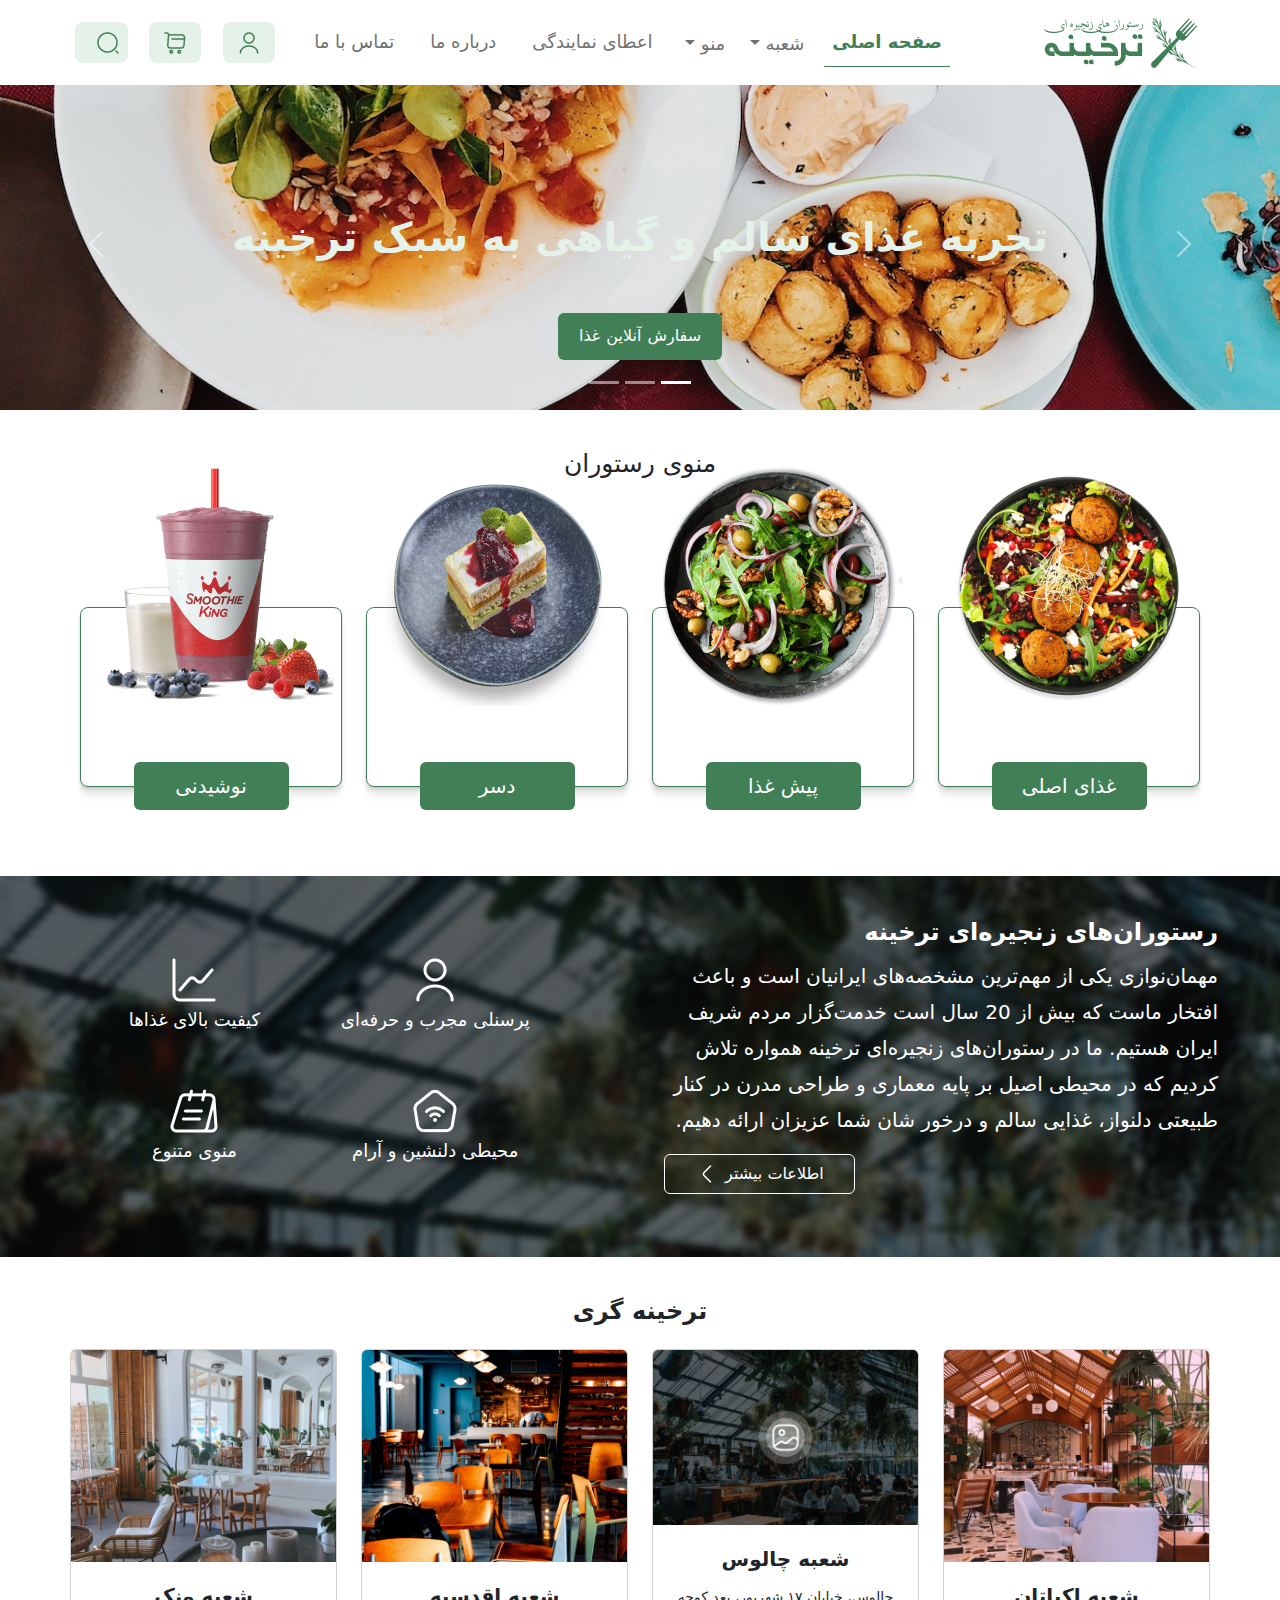
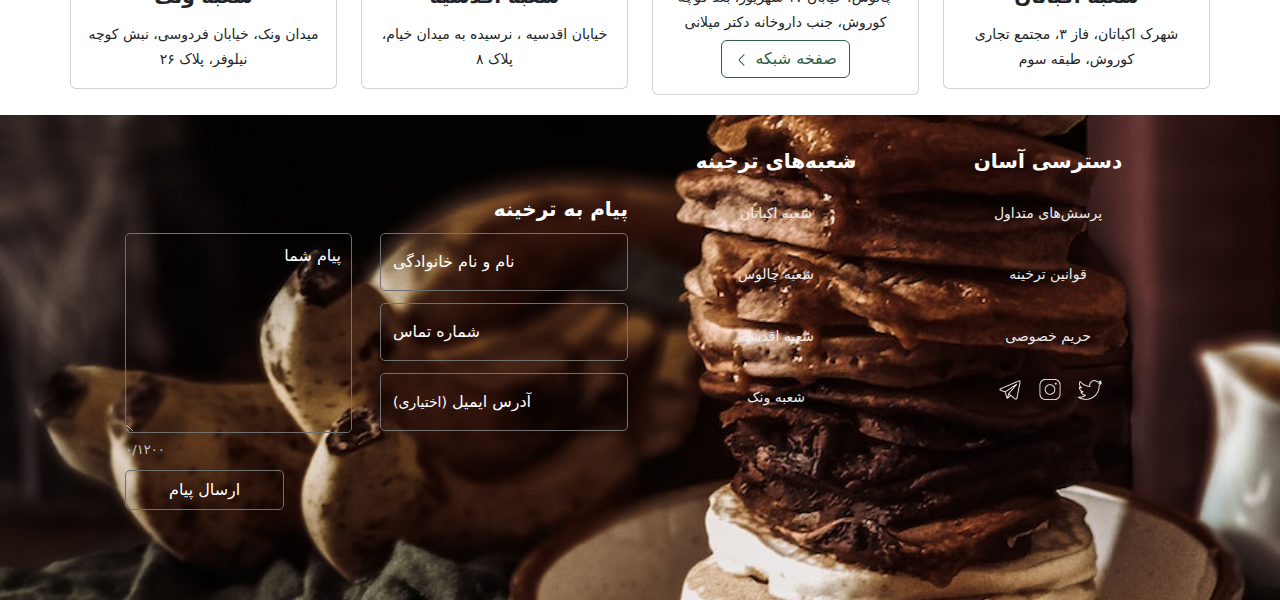
==== index.html @ 29119a97 "I made many pages" ====
<!DOCTYPE html>
<html lang="fa" dir="rtl">

<head>
    <meta charset="UTF-8">
    <meta name="viewport" content="width=device-width, initial-scale=1.0">
    <title>Home Page</title>
    <link rel="stylesheet" href="css/bootstrap.css">
    <link rel="stylesheet" href="css/home.css">
</head>

<body>
    <nav class="main-nav d-flex align-items-center">
        <div class="container menu-conetnts">
            <div class="row container-fluid g-0 d-flex align-items-center menu-row justify-content-between">
                <div class="col-lg-2 col-sm-5 logo-col order-sm-2 order-lg-0">
                    <div class="logo">
                        <a class="navbar-brand" href="index.html"><img src="assets/images/Logo.png" alt=""></a>
                    </div>
                </div>
                <div class="col-lg-8 col-sm-4 d-flex nav-col order-sm-1 order-lg-1">
                    <nav class="navbar navbar-expand-lg">
                        <div class="container-fluid nav-content">

                            <button class="navbar-toggler" type="button" data-bs-toggle="collapse"
                                data-bs-target="#collapse-nav">
                                <span class="navbar-toggler-icon"></span>
                            </button>
                            <!-- start collapse -->
                            <div class="collapse navbar-collapse" id="collapse-nav">
                                <ul class="navbar-nav text-center">
                                    <li class="nav-item">
                                        <a class="nav-link active" href="#">صفحه اصلی</a>
                                    </li>
                                    <li class="nav-item dropdown">
                                        <div class="dropdown">
                                            <span class="dropdown-toggle" data-bs-toggle="dropdown">
                                                شعبه
                                            </span>
                                            <ul class="dropdown-menu">
                                                <li><a class="dropdown-item" href="#">شعبه ونک</a></li>
                                                <li><a class="dropdown-item" href="#">شعبه اقدسیه</a></li>
                                                <li><a class="dropdown-item" href="#">شعبه چالوس</a></li>
                                                <li><a class="dropdown-item" href="#">شعبه اکباتان</a></li>
                                            </ul>
                                        </div>
                                    </li>
                                    <li class="nav-item">
                                        <div class="dropdown">
                                            <span class="dropdown-toggle" data-bs-toggle="dropdown">
                                                منو
                                            </span>
                                            <ul class="dropdown-menu ">
                                                <li><a class="dropdown-item" href="#">دسر</a></li>
                                                <li><a class="dropdown-item" href="#">نوشیدنی</a></li>
                                                <li><a class="dropdown-item" href="#">غذای اصلی</a></li>
                                                <li><a class="dropdown-item" href="#">پیش غذا</a></li>
                                            </ul>
                                        </div>
                                    </li>
                                    <li class="nav-item">
                                        <a class="nav-link" href="#">اعطای نمایندگی</a>
                                    </li>
                                    <li class="nav-item">
                                        <a class="nav-link" href="#">درباره ما</a>
                                    </li>
                                    <li class="nav-item">
                                        <a class="nav-link" href="#">تماس با ما</a>
                                    </li>
                                </ul>
                            </div>
                            <!-- end collapse -->

                        </div>
                    </nav>
                </div>
                <div class="col-2 order-sm-3  order-lg-2">
                    <div class="icons row d-flex justify-content-between">
                        <div class="col-lg-3 col-md-5 col-sm-4  icon"><img src="assets/icons/usergreen.png" alt="">
                        </div>
                        <div class="col-lg-3  col-md-5 col-sm-4 icon"><img src="assets/icons/shopping-cart.png" alt="">
                        </div>
                        <div class="col-lg-3 icon d-none d-lg-block">
                            <img src="assets/icons/search-normal.png" alt="">
                        </div>
                    </div>
                </div>
            </div>
        </div>
    </nav>

    <!-- end nav -->
    <!-- start header -->
    <header>
        <div id="demo" class="carousel slide" data-bs-ride="carousel">

            <!-- Indicators/dots -->
            <div class="carousel-indicators">
                <button type="button" data-bs-target="#demo" data-bs-slide-to="0"
                    class="active d-md-none d-sm-none d-xs-none d-lg-block"></button>
                <button type="button" data-bs-target="#demo" data-bs-slide-to="1"
                    class="d-md-none d-sm-none d-xs-none d-lg-block"></button>
                <button type="button" data-bs-target="#demo" data-bs-slide-to="2"
                    class="d-md-none d-sm-none d-xs-none d-lg-block"></button>
            </div>

            <!-- The slideshow/carousel -->
            <div class="carousel-inner">
                <div class="carousel-item first-item active">
                    <h1>تجربه غذای سالم و گیاهی به سبک ترخینه</h1>
                    <button class="btn d-block mx-auto">سفارش آنلاین غذا</button>
                </div>
                <div class="carousel-item second-item">
                    <h1>فضای دلنشین و مرفه با ترخینه</h1>
                    <button class="btn d-block mx-auto">سفارش آنلاین غذا</button>
                </div>
                <div class="carousel-item third-item">
                    <h1>خدمات عالی و بی نقص را در ترخینه تجربه نمایید!</h1>
                    <button class="btn d-block mx-auto">سفارش آنلاین غذا</button>
                </div>
            </div>

            <!-- Left and right controls/icons -->
            <button class="carousel-control-prev d-none d-lg-block" type="button" data-bs-target="#demo"
                data-bs-slide="prev">
                <span class="carousel-control-prev-icon"></span>
            </button>
            <button class="carousel-control-next d-none d-lg-block" type="button" data-bs-target="#demo"
                data-bs-slide="next">
                <span class="carousel-control-next-icon"></span>
            </button>
        </div>
    </header>
    <!-- end header -->
    <div class="search container d-block d-lg-none">
        <div class="row justify-content-between">
            <div class="col-2">
                <input type="text" placeholder="جستجو">
            </div>
            <div class="col-2 search-icon">
                <img src="assets/icons/search-normal2.png" alt="">
            </div>
        </div>
    </div>
    <!-- start main -->
    <main>
        <!-- start menu -->
        <div class="menu container-fluid g-0">
            <h1>منوی رستوران</h1>
            <div class="row ">
                <div class=" col-sm-6 col-lg-3 ">
                    <div class="menu-content">
                        <div class="food-pic">
                            <img src="assets/images/menu/image4.png" class="img-fluid" alt="">
                        </div>
                        <div class="menu-btn">
                            <button class="btn ">غذای اصلی</button>
                        </div>
                    </div>
                </div>
                <div class=" col-sm-6 col-lg-3">
                    <div class="menu-content">
                        <div class="food-pic">
                            <img src="assets/images/menu/image3.png" class="img-fluid" alt="">
                        </div>
                        <div class="menu-btn">
                            <button class="btn ">پیش غذا</button>
                        </div>
                    </div>
                </div>
                <div class=" col-sm-6 col-lg-3">
                    <div class="menu-content">
                        <div class="food-pic">
                            <img src="assets/images/menu/image2.png" class="img-fluid" alt="">
                        </div>
                        <div class="menu-btn">
                            <button class="btn ">دسر</button>
                        </div>
                    </div>
                </div>
                <div class=" col-sm-6 col-lg-3">
                    <div class="menu-content">
                        <div class="food-pic">
                            <img src="assets/images/menu/image1.png" class="img-fluid" alt="">
                        </div>
                        <div class="menu-btn">
                            <button class="btn ">نوشیدنی</button>
                        </div>
                    </div>
                </div>

            </div>
        </div>
        <!-- end menu -->
        <!-- start branch-quality -->
        <div class="brnach-quality container-fluid g-0">
            <div class="row container-fluid">
                <div class="col-md-12 col-lg-6 quality-text">
                    <h3>رستوران‌های زنجیره‌ای ترخینه</h3>
                    <p>مهمان‌نوازی یکی از مهم‌ترین مشخصه‌های ایرانیان است و باعث افتخار ماست که بیش از 20 سال است
                        خدمت‌گزار
                        مردم شریف ایران
                        هستیم. ما در رستوران‌های زنجیره‌ای ترخینه همواره تلاش کردیم که در محیطی اصیل بر پایه معماری و
                        طراحی
                        مدرن در کنار طبیعتی
                        دلنواز، غذایی سالم و درخور شان شما عزیزان ارائه دهیم.
                    </p>
                    <div class="button">
                        <button class="btn qulaity-info">
                            <span>اطلاعات بیشتر</span>
                            <img src="assets/icons/arrow-left.png" alt="">
                        </button>
                    </div>
                </div>
                <div class="col-md-12 col-lg-5 quality-tips">
                    <div class="row">
                        <div class="col-6 tip">
                            <div class="quality-icon">
                                <img src="assets/icons/user.png" alt="" class="img-fluid">
                            </div>
                            <span>پرسنلی مجرب و حرفه‌ای</span>
                        </div>
                        <div class="col-6 tip">
                            <div class="quality-icon">
                                <img src="assets/icons/diagram.png" alt="">
                            </div>
                            <span>کیفیت بالای غذاها</span>
                        </div>
                        <div class="col-6 tip">
                            <div class="quality-icon">
                                <img src="assets/icons/home-wifi.png" alt="">
                            </div>
                            <span>محیطی دلنشین و آرام</span>
                        </div>
                        <div class="col-6 tip">
                            <div class="quality-icon">
                                <img src="assets/icons/menu-board.png" alt="">
                            </div>
                            <span>منوی متنوع</span>
                        </div>
                    </div>

                </div>

            </div>
        </div>
        <!-- end branch-quality -->
        <!-- start branches -->
        <div class="branch-part container-fluid">
            <h1>ترخینه گری</h1>
            <div class="branches row">
                <!-- first -->
                <div class="branch col-md-6 col-lg-3">
                    <div class="card">
                        <div class="row">
                            <div class="col-xs-6 col-sm-6 col-md-12">
                                <img src="assets/images/branch/pic4.png" class="card-img-top" alt="...">
                            </div>
                            <div class="col-xs-6 col-sm-6  col-md-12">
                                <div class="card-body">
                                    <h5 class="card-title">شعبه اکباتان</h5>
                                    <p class="card-text">شهرک اکباتان، فاز ۳، مجتمع تجاری کوروش، طبقه سوم</p>
                                </div>
                            </div>
                        </div>
                    </div>
                </div>

                <!-- second -->
                <div class="branch col-md-6 col-lg-3">
                    <div class="card">
                        <div class="row">
                            <div class="col-xs-6 col-sm-6  col-md-12">
                                <img src="assets/images/branch/pic3.png" class="card-img-top" alt="...">
                            </div>
                            <div class="col-xs-6 col-sm-6  col-md-12">
                                <div class="card-body">
                                    <h5 class="card-title">شعبه چالوس</h5>
                                    <p class="card-text branch2">چالوس، خیابان ۱۷ شهریور، بعد کوچه کوروش، جنب داروخانه
                                        دکتر
                                        میلانی</p>
                                    <button class="btn web">
                                        <span>صفخه شبکه</span>
                                        <img src="assets/icons/arrow-leftgreen.png" alt="">
                                    </button>
                                </div>
                            </div>
                        </div>
                    </div>
                </div>

                <!-- third -->
                <div class="branch col-md-6 col-lg-3">
                    <div class="card">
                        <div class="row">
                            <div class="col-sm-6  col-xs-6 col-md-12">
                                <img src="assets/images/branch/pic2.png" class="card-img-top" alt="...">
                            </div>
                            <div class="col-xs-6 col-sm-6  col-md-12">
                                <div class="card-body">
                                    <h5 class="card-title">شعبه اقدسیه</h5>
                                    <p class="card-text">خیابان اقدسیه ، نرسیده به میدان خیام، پلاک ۸</p>
                                </div>
                            </div>
                        </div>
                    </div>
                </div>
                <!-- fourth -->
                <div class="branch col-md-6 col-lg-3">
                    <div class="card">
                        <div class="row">
                            <div class=" col-xs-6 col-sm-6  col-md-12">
                                <img src="assets/images/branch/pic1.png" class="card-img-top" alt="...">
                            </div>
                            <div class="col-xs-6 col-sm-6  col-md-12">
                                <div class="card-body">
                                    <h5 class="card-title">شعبه ونک</h5>
                                    <p class="card-text">میدان ونک، خیابان فردوسی، نبش کوچه نیلوفر، پلاک ۲۶</p>
                                </div>
                            </div>
                        </div>
                    </div>
                </div>
            </div>
        </div>
        <!-- end branches -->
    </main>
    <!-- start footre -->
    <footer class="container-fluid ">
        <div class="row justify-content-between">
            <div class="col-sm-6 col-xs-6 col-lg-3 col-md-6 footer-menu">
                <h3>دسترسی آسان</h3>
                <ul class="nav flex-column">
                    <li class="nav-item">
                        <a href="#" class="nav-link">
                            پرسش‌های متداول
                        </a>
                    </li>
                    <li class="nav-item">
                        <a href="#" class="nav-link">قوانین ترخینه</a>
                    </li>
                    <li class="nav-item">
                        <a href="#" class="nav-link">حریم خصوصی</a>
                    </li>
                </ul>
                <div class="medias mx-auto">
                    <div class="media">
                        <a href="#"><img src="assets/icons/tweeter.png" alt="">
                        </a>
                    </div>
                    <div class="media">
                        <a href="#"><img src="assets/icons/insta.png" alt=""></a>
                    </div>
                    <div class="media">
                        <a href="#"><img src="assets/icons/telegram.png" alt=""></a>
                    </div>
                </div>
            </div>
            <div class="col-xs-6 col-sm-6 col-lg-3 col-md-6 footer-menu">
                <h3>شعبه‌های ترخینه</h3>
                <ul class="nav flex-column">
                    <li class="nav-item ">
                        <a href="#" class="nav-link">شعبه اکباتان</a>
                    </li>
                    <li class="nav-item">
                        <a href="#" class="nav-link">شعبه چالوس</a>
                    </li>
                    <li class="nav-item">
                        <a href="#" class="nav-link">شعبه اقدسیه</a>
                    </li>
                    <li class="nav-item">
                        <a href="#" class="nav-link">شعبه ونک</a>
                    </li>
                </ul>
            </div>
            <div class="col-lg-6 col-md-12 footer-form d-none d-md-block mt-md-5">
                <h3>پیام به ترخینه</h3>
                <form action="" class="form">
                    <div class="row gap-3">
                        <div class=" col-md-6">
                            <div class="form-floating">
                                <input type="text" class="form-control" id="fname" placeholder="نام و نام خانوادگی">
                                <label for="fname">نام و نام خانوادگی</label>
                            </div>
                            <div class="form-floating">
                                <input type="text" class="form-control" id="phone number" placeholder="شماره تماس خود را وارد کنید">
                                <label for="phone number">شماره تماس</label>
                            </div>
                            <div class="form-floating">
                                <input type="text" class="form-control" id="phone number" placeholder="ایمیل خود را وارد کنید">
                                <label for="phone number">آدرس ایمیل <small>(اختیاری)</small></label>
                            </div>
                        </div>
                        <div class="col-md-5 p-0">
                            <textarea name="" id="" cols="30" rows="10" placeholder="پیام شما">پیام شما</textarea>
                            <span class="number d-block">۰/۱۲۰۰</span>
                            <div class="form-button ">
                                <input type="button" value="ارسال پیام">
                            </div>
                        </div>
                    </div>
                </form>
            </div>
        </div>
    </footer>
    <script src="js/bootstrap.bundle.js"></script>
</body>

</html>
---- css/home.css ----
:root {
    --fisrt-primary-color: #417F56;
    --second-primary-color: #315F41;
    --secondary-color: #B0D7BD;
    --light-green: #E5F2E9;
    --icon-color: #7CBC91;
}


* {
    box-sizing: border-box;
}

body {
    padding: 0px;
    margin: 0px;
}

/* start nav styles */
/* nav.main-nav {
    height: 100px;
} */

nav.navbar {
    display: flex;
    align-content: center;
}

li.nav-item {
    padding: 10px;
}

a.nav-link {
    color: #717171;
    text-align: center;
    font-size: 18px;
    font-style: normal;
    font-weight: 400;
    line-height: 180%;
}

div.dropdown {
    padding-top: 10px;
}

div.dropdown span {
    color: #717171;
    text-align: center;
    font-size: 18px;
    font-style: normal;
    font-weight: 400;
    line-height: 180%;
}



div.icon {
    background-color: #E5F2E9;
    margin-left: 5px;
    margin-right: 5px;
    display: flex;
    align-items: center;
    justify-content: center;
    padding: 8px;
    border-radius: 8px;
}

a.active {
    color: var(--fisrt-primary-color) !important;
    font-weight: 700;
    border-bottom: 1px solid var(--fisrt-primary-color) !important;
}
/* end nav styles */
/* start header styles */
div.first-item {
    background-image: url("../assets/images/backs/back4.jpg");
    background-size:cover;
}

div.second-item {
    background-image: url("../assets/images/backs/item2.jpg");
    background-size:cover;
}

div.third-item {
    background-image: url("../assets/images/backs/back-main.jpg");
    background-size: cover;
    background-repeat: no-repeat;
}

div.carousel-item h1 {
    font-size: 40px;
    font-style: normal;
    font-weight: 700;
    line-height: 140%;
    color: #E5F2E9;
    padding-top: 124px;
    padding-bottom: 40px;
    text-align: center;
}

div.carousel-item button {
    background-color: var(--fisrt-primary-color);
    color: #FFFFFF;
    font-size: 16px;
    font-style: normal;
    font-weight: 500;
    line-height: 180%;
    margin-bottom: 50px;
    letter-spacing: 1px;
    word-spacing: 1px;
    padding: 8px 20px;
}

div.carousel-item button:hover {
    background-color: #B0D7BD;
}

/* end header styles */
div.search {
    border-radius: 4px;
    border: 1px solid var(--neutral-cbcbcb, #CBCBCB);
    padding: 8px 16px;
    margin-top: 2%;
}

div.search-icon {
    text-align: left;
}

div.search input {
    color: #000;
    font-size: 15px;
    align-items: center;
    display: flex;
    font-style: normal;
    font-weight: 400;
    line-height: 180%;
    border: none;
    outline: none;
}

/* start menu styles */
div.menu {
    margin-top: 3%;
    padding: 0px 80px !important;
}

div.menu h1 {
    text-align: center;
    font-size: 25px;
}

div.menu div.row {
    justify-content: space-between;
}

div.menu-content {
    border: 1px solid var(--fisrt-primary-color);
    border-radius: 8px;
    margin: auto;
    height: 180px;
    margin-top: 120px;
    position: relative;
    box-shadow: 0px 0px 0px 0px rgba(0, 0, 0, 0.10), 0px 1px 2px 0px rgba(0, 0, 0, 0.10), 0px 4px 4px 0px rgba(0, 0, 0, 0.09), 0px 9px 5px 0px rgba(0, 0, 0, 0.05), 0px 16px 6px 0px rgba(0, 0, 0, 0.01), 0px 25px 7px 0px rgba(0, 0, 0, 0.00);

}

div.food-pic {
    display: flex;
    justify-content: center;
    align-items: center;

}

div.food-pic img {
    /* width: 70%; */
    position: absolute;
    bottom: 80px;
    /* height: auto; */

}

div.menu-btn {
    text-align: center;
    display: flex;
    justify-content: center;
}

div.menu-btn button {
    background-color: var(--fisrt-primary-color);
    position: absolute;
    padding: 8px 16px;
    color: #FFFFFF;
    font-size: 20px;
    width: 155px;
    bottom: -24px;
    height: 48px;
}

.menu-btn button:hover {
    background-color: #B0D7BD;
}

/* end menu styles */
/* start branch-qulaity */

div.brnach-quality {
    background-image: url("../assets/images/backs/home-back2.png");
    background-size:cover;
    margin-top: 7%;
    background-repeat: repeat !important;
    color: #FFFFFF;
    padding: 40px 50px;
}

div.brnach-quality div.row {
    justify-content: space-between;
}

div.quality-text h3 {
    font-size: 24px;
    font-weight: 700;
    line-height: 140%
}

div.quality-text p {
    font-size: 20px;
    font-style: normal;
    font-weight: 300;
    line-height: 180%
}

div.button {
    text-align: left;
}

button.qulaity-info {
    background-color: transparent;
    border: 1px solid #FFFFFF;
    color: #FFFFFF;
    padding: 7px 30px;
}

button.qulaity-info:hover {
    background-color: rgba(68, 69, 68, 0.5);
    border: 1px solid gray;
}

div.quality-tips {
    margin-top: 40px;
}

div.tip {
    text-align: center;
    margin-bottom: 50px;
}

div.tip span {
    font-size: 18px;
    font-weight: 400;
    line-height: 180%;
}

/* div.quality-tips div.row{ */

/* end brnach-quality */
/* start branch-part */
div.branch-part {
    padding: 0px 70px;
    margin-top: 3%;
}

div.branch-part h1 {
    font-size: 24px;
    text-align: center;
    margin-bottom: 20px;
    font-weight: 700;
    line-height: 140%;
}

div.branch {
    margin-bottom: 20px;
}

div.card-body p {
    font-size: 14px;
    font-style: normal;
    font-weight: 500;
    text-align: center;
    line-height: 180%;
}

div.card-body p.branch2 {
    font-size: 14px;
    font-style: normal;
    font-weight: 500;
    margin-bottom: 5px !important;
    text-align: center;
    line-height: 180%;
}

h5.card-title {
    text-align: center !important;
    font-size: 20px;
    font-weight: 600;
    line-height: 180%;
}

button.web {
    display: block;
    margin: auto;
    color: #315F41;
    background: transparent;
    border: 1px solid #315F41;
}

div.card-footer button:hover {
    background-color: var(--light-green);

}

/* end branch-part */
/* start footer */
footer {
    background-image: url("../assets/images/backs/footer1.jpg");
    background-size:cover;
    color: #FFFFFF;
    padding: 32px 108px 78px 108px !important;
}

div.footer-menu h3 {
    font-size: 20px;
    font-style: normal;
    font-weight: 700;
    line-height: 140%;
    text-align: center;
}

div.medias {
    display: grid;
    grid-template-columns: 40px 40px 40px;
    padding: 10px 70px 0px 0px;

}


div.footer-menu ul.nav {
    padding: 0px !important;
}

div.footer-menu a.nav-link {
    font-size: 14px;
    font-style: normal;
    font-weight: 500;
    line-height: 180%;
    color: #EDEDED;
}

div.footer-form h3 {
    font-size: 20px;
    font-style: normal;
    font-weight: 700;
    margin-bottom: 10px;
    line-height: 140%;
}

div.footer-form input {
    background-color: transparent;
    border: 1px solid #717171;
    border-radius: 5px;
    width: 100%;
    height: 40px;
    margin-bottom: 12px;
    color: #FFFFFF;
}

div.footer-form textarea {
    background-color: transparent;
    border: 1px solid #717171;
    border-radius: 5px;
    color: #FFFFFF;
    padding: 10px;
    width: 100%;
    height: 200px;
}

span.number {
    color: #CBCBCB;
    font-size: 13px;
    font-style: normal;
    font-weight: 400;
    text-align: left;
}

div.form-button {
    width: 70%;
    float: left;
    margin-top: 10px;
}

div.form-button button {
    height: 40px;
}

div.form-floating:hover{
    background: transparent !important;
    box-shadow: none !important;
}
/* end footer */

@media screen and (max-width: 1199px) {

    li.nav-item {
        padding: 3px !important;
    }
}

@media screen and (max-width: 991px) {
    div.brnach-quality {
        background-image: url("../assets/images/backs/home-back2.png");
        background-size: auto auto;
        background-repeat: no-repeat;
    }

    div.menu-row {
        padding: 30px 0px !important;
    }

    

}

@media screen and (max-width:710px) {
    div.menu-content {
        margin-top: 160px;
        margin-bottom: 30px;
    }
}

@media screen and (max-width:575px) {
    div.menu-content {
        margin-top: 200px;
        margin-bottom: 30px;

    }

    div.footer-menu {
        margin-top: 20px;
        margin-bottom: 20px;
    }
}

@media screen and (max-width: 350px) {
    div.menu-btn button {
        font-size: 12px;
        width: 90px;
        height: 43px;
    }
}

@media screen and (max-width: 390px) {
    div.menu-content {
        height: 130px;
    }

    /* div.food-pic {
        position: absolute;
        bottom: 50px;
        right: 20px;
        text-align: center;

    } */
}
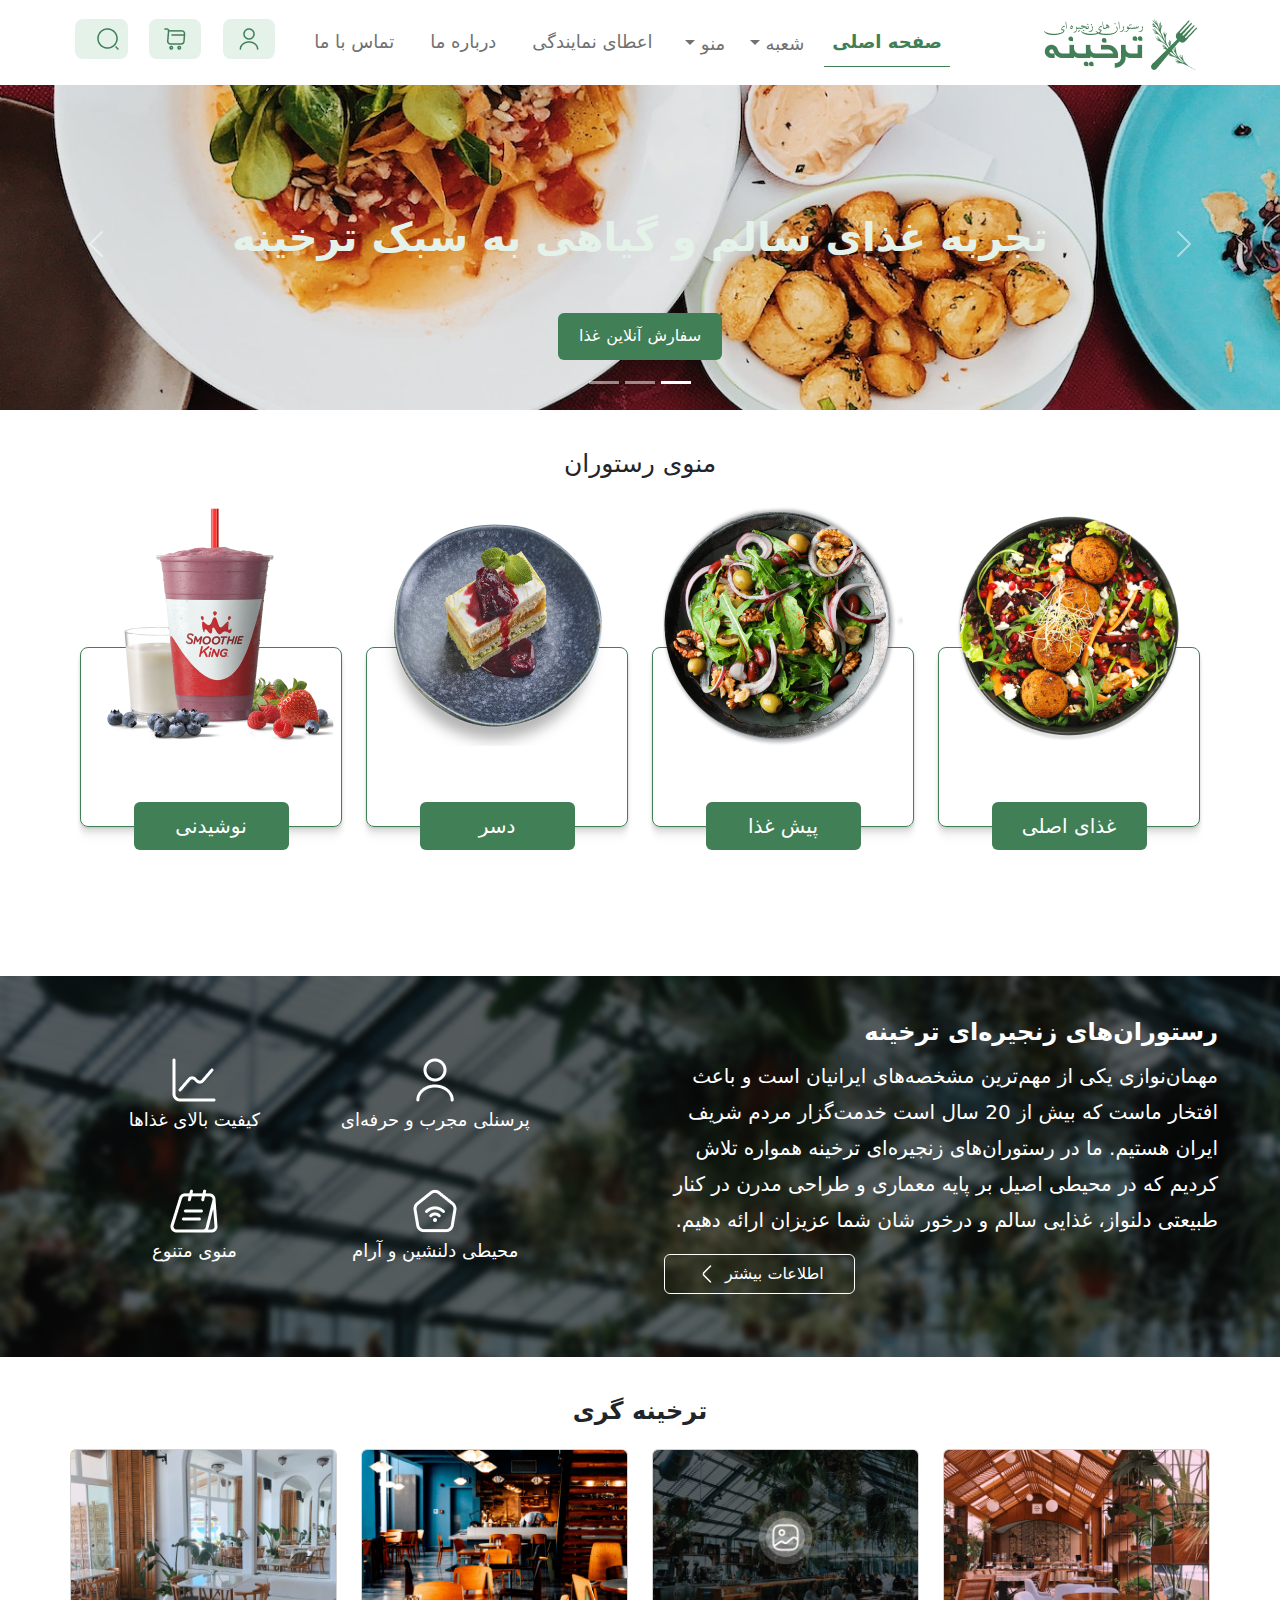
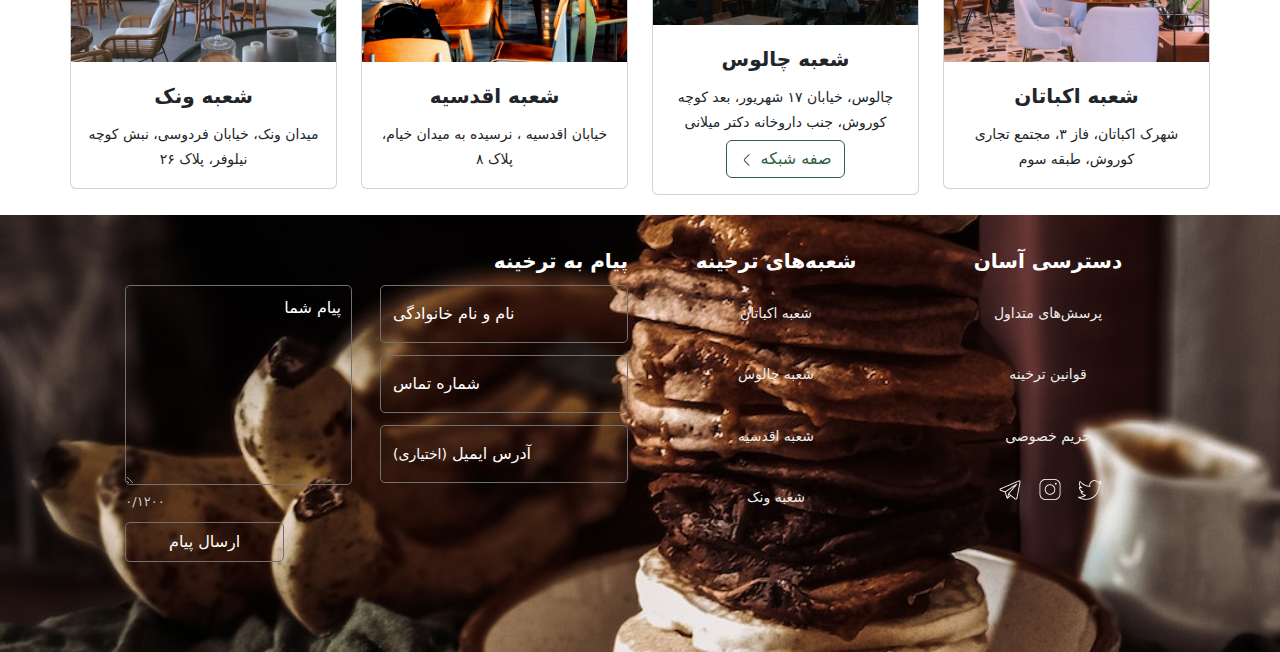
==== commit b885051f: "I made two pages" ====
--- a/index.html
+++ b/index.html
@@ -12,13 +12,13 @@
 <body>
     <nav class="main-nav d-flex align-items-center">
         <div class="container menu-conetnts">
-            <div class="row container-fluid g-0 d-flex align-items-center menu-row justify-content-between">
-                <div class="col-lg-2 col-sm-5 logo-col order-sm-2 order-lg-0">
+            <div class="row container-fluid g-0 d-flex  menu-row justify-content-between">
+                <div class="col-lg-2 col-5 logo-col order-2 order-lg-0">
                     <div class="logo">
                         <a class="navbar-brand" href="index.html"><img src="assets/images/Logo.png" alt=""></a>
                     </div>
                 </div>
-                <div class="col-lg-8 col-sm-4 d-flex nav-col order-sm-1 order-lg-1">
+                <div class="col-lg-8 col-4 d-flex nav-col order-1 ">
                     <nav class="navbar navbar-expand-lg">
                         <div class="container-fluid nav-content">
 
@@ -74,21 +74,20 @@
                         </div>
                     </nav>
                 </div>
-                <div class="col-2 order-sm-3  order-lg-2">
+                <div class="col-2 order-3  order-lg-2">
                     <div class="icons row d-flex justify-content-between">
-                        <div class="col-lg-3 col-md-5 col-sm-4  icon"><img src="assets/icons/usergreen.png" alt="">
-                        </div>
-                        <div class="col-lg-3  col-md-5 col-sm-4 icon"><img src="assets/icons/shopping-cart.png" alt="">
+                        <div class="col-4 col-md-5 col-lg-3 icon"><img src="assets/icons/usergreen.png" alt="">
+                        </div>
+                        <div class="col-4 col-lg-3 col-md-5 icon"><img src="assets/icons/shopping-cart.png" alt="">
                         </div>
                         <div class="col-lg-3 icon d-none d-lg-block">
-                            <img src="assets/icons/search-normal.png" alt="">
+                            <img src="../assets/icons/search-normal.png" alt="">
                         </div>
                     </div>
                 </div>
             </div>
         </div>
     </nav>
-
     <!-- end nav -->
     <!-- start header -->
     <header>
@@ -148,7 +147,7 @@
         <div class="menu container-fluid g-0">
             <h1>منوی رستوران</h1>
             <div class="row ">
-                <div class=" col-sm-6 col-lg-3 ">
+                <div class=" col-sm-6 col-lg-3">
                     <div class="menu-content">
                         <div class="food-pic">
                             <img src="assets/images/menu/image4.png" class="img-fluid" alt="">
@@ -280,7 +279,7 @@
                                         دکتر
                                         میلانی</p>
                                     <button class="btn web">
-                                        <span>صفخه شبکه</span>
+                                        <span>صفه شبکه</span>
                                         <img src="assets/icons/arrow-leftgreen.png" alt="">
                                     </button>
                                 </div>
@@ -325,10 +324,10 @@
         </div>
         <!-- end branches -->
     </main>
-    <!-- start footre -->
+    <!-- start footer -->
     <footer class="container-fluid ">
         <div class="row justify-content-between">
-            <div class="col-sm-6 col-xs-6 col-lg-3 col-md-6 footer-menu">
+            <div class="col-6 col-lg-3 footer-menu">
                 <h3>دسترسی آسان</h3>
                 <ul class="nav flex-column">
                     <li class="nav-item">
@@ -356,7 +355,7 @@
                     </div>
                 </div>
             </div>
-            <div class="col-xs-6 col-sm-6 col-lg-3 col-md-6 footer-menu">
+            <div class=" col-6 col-lg-3 footer-menu">
                 <h3>شعبه‌های ترخینه</h3>
                 <ul class="nav flex-column">
                     <li class="nav-item ">
@@ -373,7 +372,7 @@
                     </li>
                 </ul>
             </div>
-            <div class="col-lg-6 col-md-12 footer-form d-none d-md-block mt-md-5">
+            <div class="col-lg-6 col-md-12 footer-form d-none d-md-block ">
                 <h3>پیام به ترخینه</h3>
                 <form action="" class="form">
                     <div class="row gap-3">
@@ -383,11 +382,13 @@
                                 <label for="fname">نام و نام خانوادگی</label>
                             </div>
                             <div class="form-floating">
-                                <input type="text" class="form-control" id="phone number" placeholder="شماره تماس خود را وارد کنید">
+                                <input type="text" class="form-control" id="phone number"
+                                    placeholder="شماره تماس خود را وارد کنید">
                                 <label for="phone number">شماره تماس</label>
                             </div>
                             <div class="form-floating">
-                                <input type="text" class="form-control" id="phone number" placeholder="ایمیل خود را وارد کنید">
+                                <input type="text" class="form-control" id="phone number"
+                                    placeholder="ایمیل خود را وارد کنید">
                                 <label for="phone number">آدرس ایمیل <small>(اختیاری)</small></label>
                             </div>
                         </div>
@@ -403,7 +404,10 @@
             </div>
         </div>
     </footer>
+    <!-- end footer -->
+
     <script src="js/bootstrap.bundle.js"></script>
+
 </body>
 
 </html>--- a/css/home.css
+++ b/css/home.css
@@ -70,16 +70,25 @@
     font-weight: 700;
     border-bottom: 1px solid var(--fisrt-primary-color) !important;
 }
+
+div.logo {
+    margin-top: 10%;
+}
+
+div.icons {
+    margin-top: 10%;
+}
+
 /* end nav styles */
 /* start header styles */
 div.first-item {
     background-image: url("../assets/images/backs/back4.jpg");
-    background-size:cover;
+    background-size: cover;
 }
 
 div.second-item {
     background-image: url("../assets/images/backs/item2.jpg");
-    background-size:cover;
+    background-size: cover;
 }
 
 div.third-item {
@@ -160,7 +169,8 @@
     border-radius: 8px;
     margin: auto;
     height: 180px;
-    margin-top: 120px;
+    margin-top: 160px;
+    margin-bottom: 60px;
     position: relative;
     box-shadow: 0px 0px 0px 0px rgba(0, 0, 0, 0.10), 0px 1px 2px 0px rgba(0, 0, 0, 0.10), 0px 4px 4px 0px rgba(0, 0, 0, 0.09), 0px 9px 5px 0px rgba(0, 0, 0, 0.05), 0px 16px 6px 0px rgba(0, 0, 0, 0.01), 0px 25px 7px 0px rgba(0, 0, 0, 0.00);
 
@@ -174,11 +184,8 @@
 }
 
 div.food-pic img {
-    /* width: 70%; */
     position: absolute;
     bottom: 80px;
-    /* height: auto; */
-
 }
 
 div.menu-btn {
@@ -207,7 +214,7 @@
 
 div.brnach-quality {
     background-image: url("../assets/images/backs/home-back2.png");
-    background-size:cover;
+    background-size: cover;
     margin-top: 7%;
     background-repeat: repeat !important;
     color: #FFFFFF;
@@ -324,7 +331,7 @@
 /* start footer */
 footer {
     background-image: url("../assets/images/backs/footer1.jpg");
-    background-size:cover;
+    background-size: cover;
     color: #FFFFFF;
     padding: 32px 108px 78px 108px !important;
 }
@@ -403,10 +410,11 @@
     height: 40px;
 }
 
-div.form-floating:hover{
+div.form-floating:hover {
     background: transparent !important;
     box-shadow: none !important;
 }
+
 /* end footer */
 
 @media screen and (max-width: 1199px) {
@@ -427,7 +435,7 @@
         padding: 30px 0px !important;
     }
 
-    
+
 
 }
 
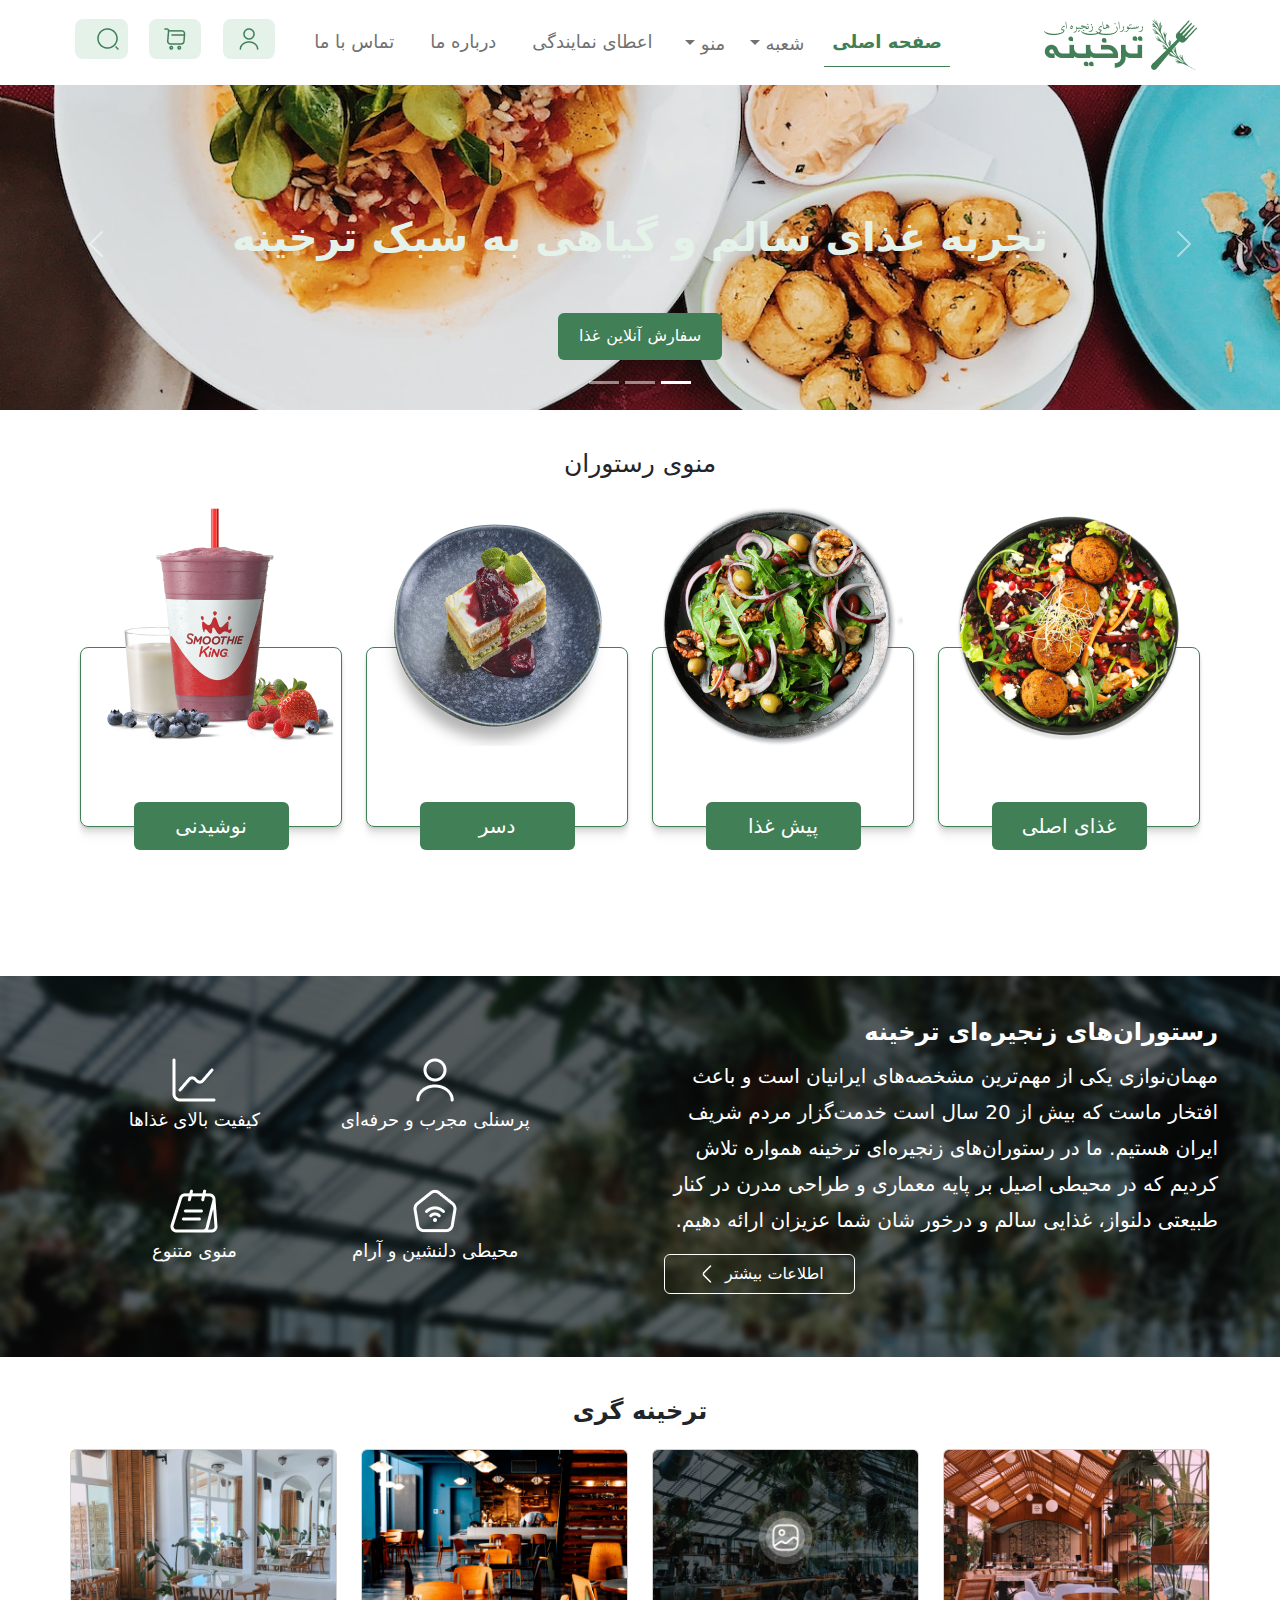
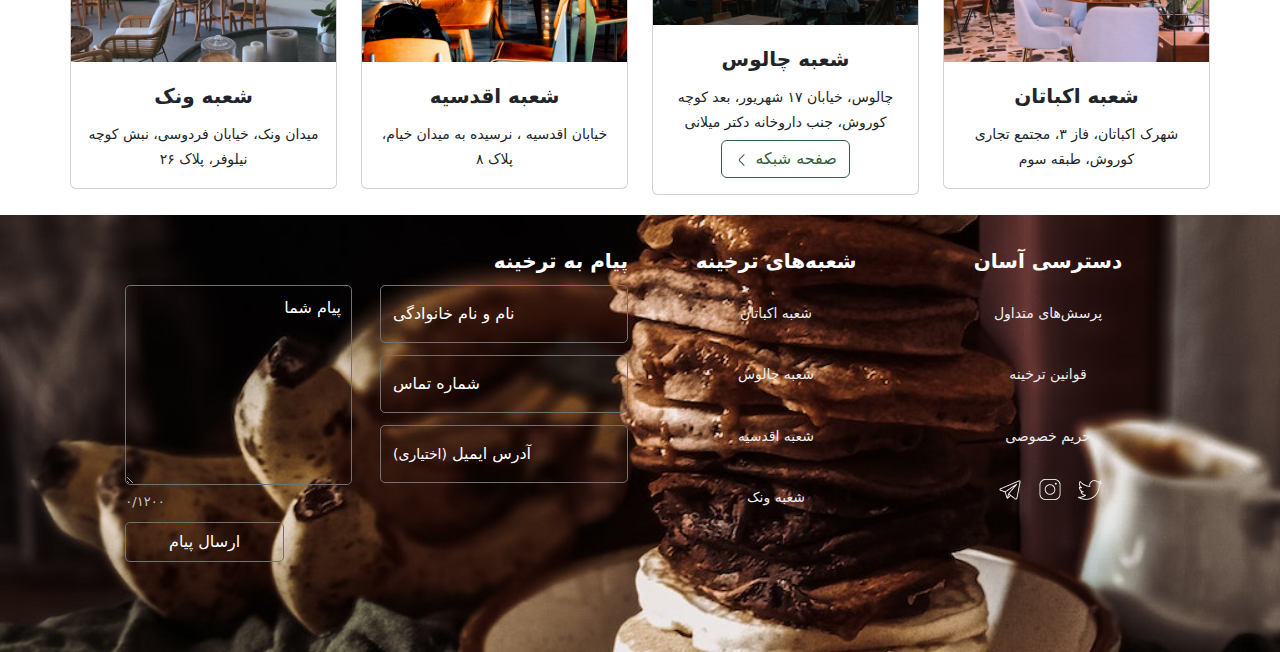
==== commit 3286a93d: "I edited some tips" ====
--- a/index.html
+++ b/index.html
@@ -30,7 +30,7 @@
                             <div class="collapse navbar-collapse" id="collapse-nav">
                                 <ul class="navbar-nav text-center">
                                     <li class="nav-item">
-                                        <a class="nav-link active" href="#">صفحه اصلی</a>
+                                        <a class="nav-link active" href="index.html">صفحه اصلی</a>
                                     </li>
                                     <li class="nav-item dropdown">
                                         <div class="dropdown">
@@ -41,7 +41,9 @@
                                                 <li><a class="dropdown-item" href="#">شعبه ونک</a></li>
                                                 <li><a class="dropdown-item" href="#">شعبه اقدسیه</a></li>
                                                 <li><a class="dropdown-item" href="#">شعبه چالوس</a></li>
-                                                <li><a class="dropdown-item" href="#">شعبه اکباتان</a></li>
+                                                <li><a class="dropdown-item" href="pages/branchweb.html"
+                                                        target="_blank">شعبه
+                                                        اکباتان</a></li>
                                             </ul>
                                         </div>
                                     </li>
@@ -62,7 +64,7 @@
                                         <a class="nav-link" href="#">اعطای نمایندگی</a>
                                     </li>
                                     <li class="nav-item">
-                                        <a class="nav-link" href="#">درباره ما</a>
+                                        <a class="nav-link" href="pages/information.html">درباره ما</a>
                                     </li>
                                     <li class="nav-item">
                                         <a class="nav-link" href="#">تماس با ما</a>
@@ -279,7 +281,7 @@
                                         دکتر
                                         میلانی</p>
                                     <button class="btn web">
-                                        <span>صفه شبکه</span>
+                                        <span>صفحه شبکه</span>
                                         <img src="assets/icons/arrow-leftgreen.png" alt="">
                                     </button>
                                 </div>
--- a/css/home.css
+++ b/css/home.css
@@ -322,6 +322,11 @@
     border: 1px solid #315F41;
 }
 
+button.web:hover {
+    background-color: var(--light-green);
+    border: 1px solid #315F41;
+}
+
 div.card-footer button:hover {
     background-color: var(--light-green);
 
